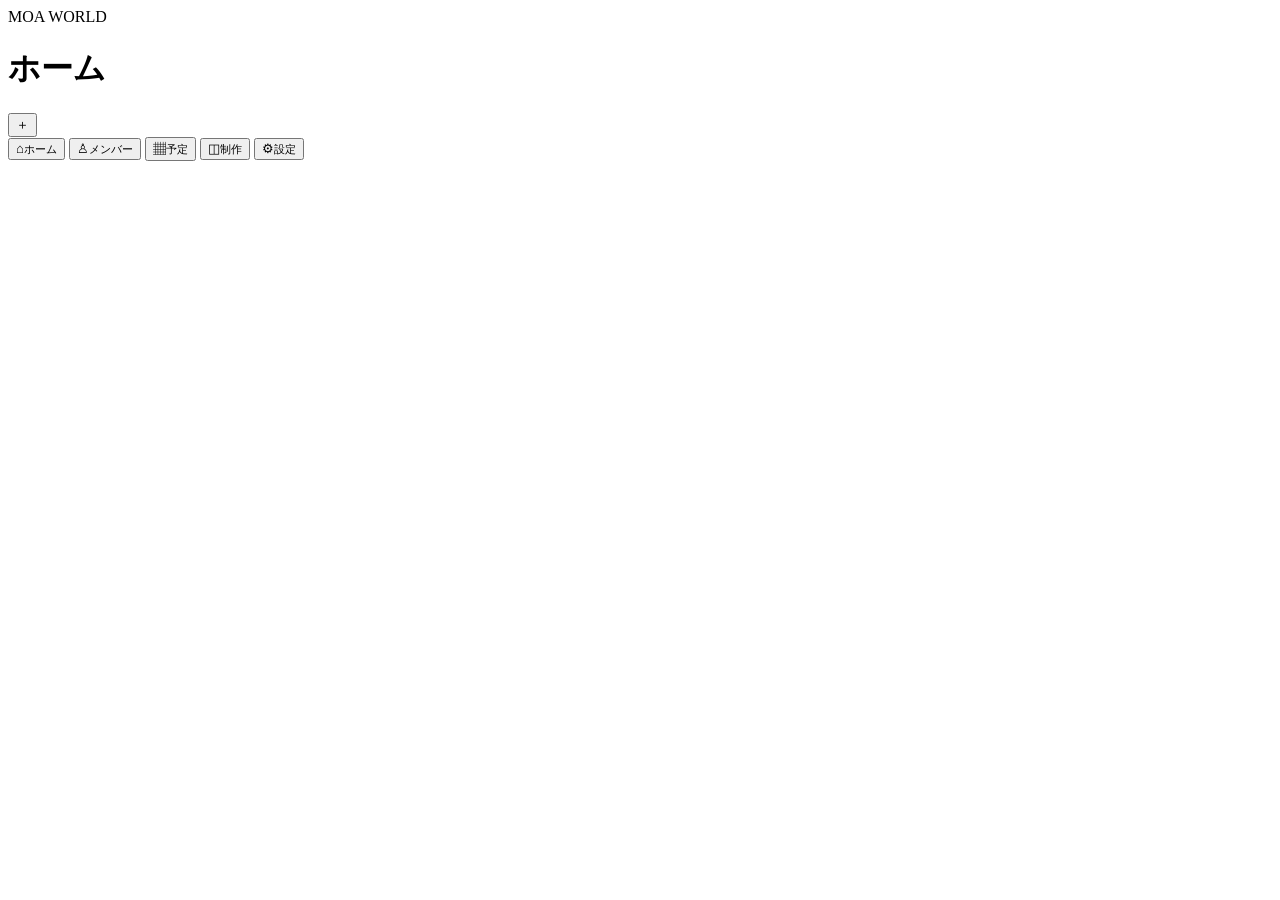
==== index.html @ df196e04 "Add MOA WORLD PWA shell" ====
<!doctype html>
<html lang="ja">
<head>
  <meta charset="utf-8" />
  <meta name="viewport" content="width=device-width,initial-scale=1,viewport-fit=cover" />
  <meta name="theme-color" content="#080808" />
  <meta name="description" content="萌愛ちゃんワールドの人物・画像・関係・予定・制作進行を端末内で管理するPWA" />
  <title>MOA WORLD</title>
  <link rel="manifest" href="./manifest.webmanifest" />
  <link rel="icon" href="./icon-192.png" />
  <link rel="apple-touch-icon" href="./icon-192.png" />
  <link rel="stylesheet" href="./styles.css" />
</head>
<body>
  <div class="app-shell">
    <header class="topbar">
      <div>
        <div class="eyebrow">MOA WORLD</div>
        <h1 id="screenTitle">ホーム</h1>
      </div>
      <button id="quickAdd" class="icon-btn" aria-label="追加">＋</button>
    </header>

    <main id="app" class="content" aria-live="polite"></main>

    <nav class="bottom-nav" aria-label="メインナビゲーション">
      <button data-view="home" class="nav-btn active"><span>⌂</span><small>ホーム</small></button>
      <button data-view="members" class="nav-btn"><span>♙</span><small>メンバー</small></button>
      <button data-view="schedule" class="nav-btn"><span>▦</span><small>予定</small></button>
      <button data-view="production" class="nav-btn"><span>◫</span><small>制作</small></button>
      <button data-view="settings" class="nav-btn"><span>⚙</span><small>設定</small></button>
    </nav>
  </div>

  <div id="modalRoot"></div>
  <input id="importFile" type="file" accept="application/json" hidden />
  <script src="./app.js"></script>
</body>
</html>
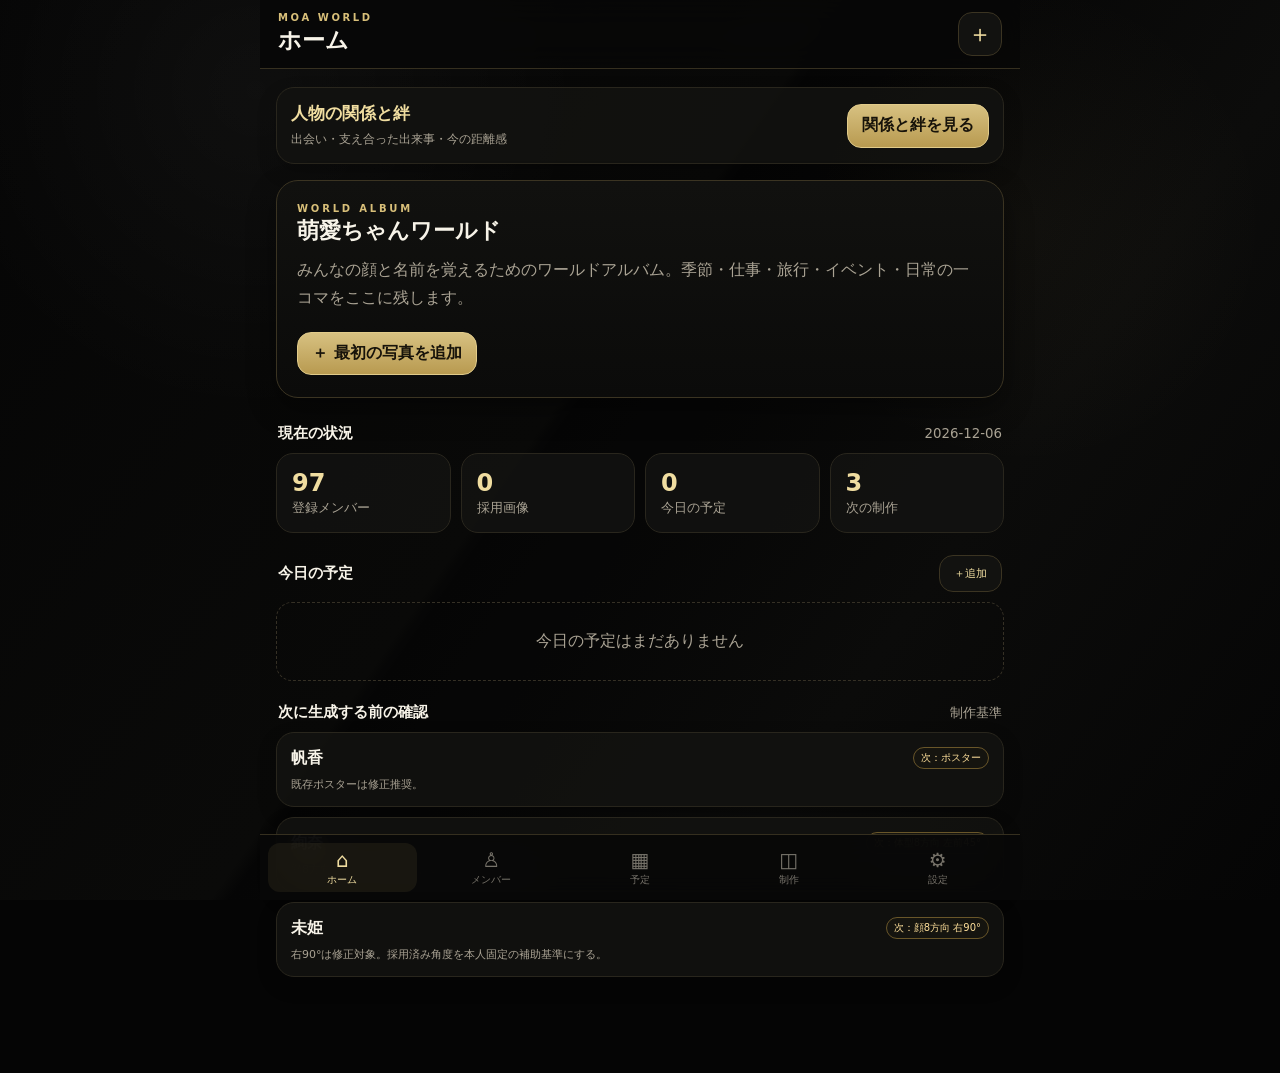
==== commit 7f06dce8: "Add relationship histories and shared bonds with safe on-device migration" ====
--- a/index.html
+++ b/index.html
@@ -9,7 +9,7 @@
   <link rel="manifest" href="./manifest.webmanifest" />
   <link rel="icon" href="./icon-192.png" />
   <link rel="apple-touch-icon" href="./icon-192.png" />
-  <link rel="stylesheet" href="./styles.css" />
+  <link rel="stylesheet" href="./styles.css?v=20261019-bonds" />
 </head>
 <body>
   <div class="app-shell">
@@ -34,6 +34,7 @@
 
   <div id="modalRoot"></div>
   <input id="importFile" type="file" accept="application/json" hidden />
-  <script src="./app.js"></script>
+  <script src="./app.js?v=20261019-bonds"></script>
 </body>
 </html>
+
--- a/styles.css
+++ b/styles.css
@@ -0,0 +1,205 @@
+:root{
+  --bg:#070707;
+  --panel:#11110f;
+  --panel2:#171714;
+  --gold:#d8bf79;
+  --gold2:#f0dda0;
+  --text:#f7f3e8;
+  --muted:#aaa394;
+  --line:#3b3422;
+  --danger:#d96969;
+  --ok:#86c796;
+  --warn:#d8b35e;
+  --shadow:0 12px 28px rgba(0,0,0,.36);
+}
+
+/* Relationships and shared stories; keeps the established black-and-gold UI. */
+.bond-launch{display:flex;align-items:center;justify-content:space-between;gap:14px;margin-bottom:16px}
+.bond-launch h2{font-size:17px;color:var(--gold2);margin:0 0 5px}
+.bond-launch p{font-size:12px;color:var(--muted);line-height:1.6;margin:0}
+.bond-launch>button{flex-shrink:0;min-height:44px}
+.bond-heading{margin:22px 0 14px}
+.bond-heading h2{font-size:19px;line-height:1.5;margin:0}
+.bond-heading p,.bond-member-intro p{font-size:13px;line-height:1.7}
+.bond-member-intro{margin:0 0 16px}
+.bond-controls{display:grid;grid-template-columns:1fr 1.4fr;gap:12px}
+.bond-controls label{display:grid;gap:7px;font-size:12px;color:var(--muted);min-width:0}
+.bond-controls input,.bond-controls select{width:100%;min-width:0;min-height:46px;padding:10px;border:1px solid var(--line);border-radius:12px;background:var(--panel);color:var(--text);font-size:16px}
+.bond-card{margin-bottom:12px;overflow-wrap:anywhere}
+.bond-card-heading{display:flex;align-items:flex-start;justify-content:space-between;gap:12px}
+.bond-card h3,.bond-story h3{font-size:17px;line-height:1.6;margin:0}
+.bond-card-heading button{flex-shrink:0;min-height:44px}
+.bond-label{font-size:13px;line-height:1.7;margin:5px 0}
+.bond-facts{margin:12px 0 0}
+.bond-facts>div{padding:11px 0;border-top:1px solid var(--line)}
+.bond-facts dt{font-size:12px;color:var(--gold2);font-weight:700;margin-bottom:6px}
+.bond-facts dd{font-size:14px;line-height:1.85;margin:0;color:var(--text);white-space:normal}
+.bond-facts ul{padding-left:20px;margin:0}
+.bond-facts li+li{margin-top:5px}
+.bond-note{font-size:12px;line-height:1.8;color:var(--muted);margin-top:12px;overflow-wrap:anywhere}
+.bond-note summary,.bond-groups>summary,.bond-checks>summary{color:var(--gold2);padding:7px 0;cursor:pointer;min-height:44px;line-height:1.8}
+.bond-note p{margin:8px 0}
+.bond-story{margin-bottom:12px;overflow-wrap:anywhere}
+.bond-story>p,.bond-groups p,.bond-checks p{font-size:14px;line-height:1.9;white-space:pre-wrap}
+.bond-story .actions button,.bond-groups .actions button{min-height:44px}
+.bond-groups,.bond-checks{margin-top:18px;margin-bottom:12px}
+.bond-groups section{padding:16px 0;border-top:1px solid var(--line)}
+.bond-groups h3,.bond-checks h3{font-size:15px;color:var(--gold2);line-height:1.6;margin:10px 0}
+.bond-network{display:grid;grid-template-columns:minmax(75px,22%) minmax(0,1fr);align-items:start;margin:20px 0;gap:0}
+.bond-network-root{padding-top:20px;position:relative;padding-right:10px}
+.bond-network-root:after{content:'';position:absolute;top:44px;right:0;width:10px;border-top:1px solid var(--gold)}
+.bond-network-root>button{width:100%;min-height:48px;padding:10px 5px;white-space:normal;overflow-wrap:anywhere}
+.bond-network>ul{list-style:none;padding:0;margin:0;border-left:1px solid var(--gold);min-width:0}
+.bond-network li{display:grid;grid-template-columns:minmax(0,1fr) minmax(70px,38%);gap:8px;align-items:center;min-height:80px;position:relative;padding:10px 0 10px 15px}
+.bond-network li:before{content:'';position:absolute;left:0;top:43px;width:12px;border-top:1px solid var(--gold)}
+.bond-network-edge{font-size:12px;line-height:1.7;color:var(--muted);overflow-wrap:anywhere}
+.bond-network li>button{min-height:48px;white-space:normal;overflow-wrap:anywhere;padding:10px 7px}
+.bond-card button:focus-visible,.bond-launch button:focus-visible,.bond-network button:focus-visible,.bond-controls input:focus-visible,.bond-controls select:focus-visible{outline:2px solid var(--gold2);outline-offset:3px}
+@media(max-width:430px){.bond-launch{align-items:stretch;flex-direction:column}.bond-launch>button{align-self:flex-start}.bond-controls{grid-template-columns:1fr}.bond-network{grid-template-columns:78px minmax(0,1fr)}.bond-network li{grid-template-columns:minmax(0,1fr) 78px;gap:5px}.bond-card .actions>button{min-height:44px}}
+*{box-sizing:border-box}
+html,body{margin:0;min-height:100%;background:#050505;color:var(--text);font-family:system-ui,-apple-system,"Noto Sans JP","Hiragino Sans",sans-serif}
+body{
+  background:
+    radial-gradient(circle at 20% 10%,rgba(255,255,255,.035),transparent 25%),
+    radial-gradient(circle at 80% 25%,rgba(216,191,121,.035),transparent 20%),
+    linear-gradient(125deg,#050505 0%,#0a0a09 44%,#050505 45%,#0c0c0b 70%,#050505 100%);
+  background-attachment:fixed;
+}
+button,input,select,textarea{font:inherit}
+button{cursor:pointer}
+.app-shell{min-height:100dvh;max-width:760px;margin:0 auto;position:relative;background:rgba(0,0,0,.08)}
+.topbar{
+  position:sticky;top:0;z-index:20;display:flex;align-items:center;justify-content:space-between;
+  padding:calc(12px + env(safe-area-inset-top)) 18px 12px;
+  backdrop-filter:blur(15px);background:rgba(7,7,7,.88);border-bottom:1px solid rgba(216,191,121,.22)
+}
+.eyebrow{font-size:10px;letter-spacing:.26em;color:var(--gold);font-weight:800}
+h1{font-size:23px;margin:2px 0 0;font-weight:800}
+.icon-btn,.ghost-btn,.gold-btn,.danger-btn{
+  border:1px solid var(--line);border-radius:14px;background:#121210;color:var(--text);padding:10px 14px
+}
+.icon-btn{width:44px;height:44px;padding:0;font-size:24px;color:var(--gold2)}
+.gold-btn{background:linear-gradient(180deg,#d7c181,#b89a50);color:#17130a;border-color:#e1cb8a;font-weight:800}
+.ghost-btn{color:var(--gold2)}
+.danger-btn{color:#ffdede;border-color:#6d3535;background:#281414}
+.content{padding:18px 16px calc(96px + env(safe-area-inset-bottom));min-height:78dvh}
+.bottom-nav{
+  position:fixed;bottom:0;left:50%;transform:translateX(-50%);z-index:30;width:min(760px,100%);
+  display:grid;grid-template-columns:repeat(5,1fr);padding:8px 8px calc(8px + env(safe-area-inset-bottom));
+  background:rgba(8,8,8,.94);backdrop-filter:blur(18px);border-top:1px solid rgba(216,191,121,.22)
+}
+.nav-btn{border:0;background:transparent;color:#77736a;padding:5px 2px;border-radius:12px;display:flex;flex-direction:column;gap:1px;align-items:center}
+.nav-btn span{font-size:20px}.nav-btn small{font-size:10px}.nav-btn.active{color:var(--gold2);background:rgba(216,191,121,.08)}
+.hero{
+  border:1px solid rgba(216,191,121,.28);border-radius:22px;padding:20px;box-shadow:var(--shadow);
+  background:linear-gradient(145deg,rgba(30,29,24,.92),rgba(10,10,9,.95));position:relative;overflow:hidden
+}
+.hero:after{content:"";position:absolute;inset:-60% 45% auto -20%;height:180%;transform:rotate(24deg);background:linear-gradient(90deg,transparent,rgba(255,255,255,.035),transparent)}
+.hero h2{margin:0 0 6px;font-size:23px}.hero p{margin:0;color:var(--muted);font-size:13px;line-height:1.7}
+.section-title{display:flex;align-items:center;justify-content:space-between;margin:22px 2px 10px}.section-title h2{font-size:15px;margin:0}.section-title small{color:var(--muted)}
+.grid-2{display:grid;grid-template-columns:repeat(2,minmax(0,1fr));gap:10px}
+.stat{padding:15px;border:1px solid #29261d;border-radius:17px;background:rgba(18,18,16,.94)}
+.stat b{display:block;font-size:24px;color:var(--gold2)}.stat small{color:var(--muted)}
+.card{border:1px solid #29261d;border-radius:18px;background:rgba(18,18,16,.93);padding:14px;box-shadow:0 8px 20px rgba(0,0,0,.18)}
+.card+.card{margin-top:10px}
+.row{display:flex;gap:12px;align-items:center}.between{justify-content:space-between}.grow{flex:1;min-width:0}
+.muted{color:var(--muted)}.tiny{font-size:11px}.gold{color:var(--gold2)}
+.avatar{width:58px;height:58px;border-radius:16px;object-fit:cover;border:1px solid rgba(216,191,121,.32);background:#222}
+.avatar.large{width:92px;height:92px;border-radius:22px}
+.avatar-placeholder{display:grid;place-items:center;color:var(--gold);font-weight:900;background:linear-gradient(145deg,#232016,#111)}
+.avatar-picker{position:relative;display:block;flex:0 0 auto;width:92px;height:92px;padding:0;border:0;border-radius:22px;background:transparent;color:inherit;cursor:pointer}
+.avatar-picker .avatar{display:block;object-position:center 20%}
+.avatar-picker:focus-visible{outline:2px solid var(--gold2);outline-offset:3px}
+.avatar-picker-badge{position:absolute;right:5px;bottom:5px;min-width:34px;padding:3px 6px;border:1px solid rgba(255,232,166,.72);border-radius:999px;background:rgba(12,11,8,.9);color:var(--gold2);font-size:10px;font-weight:800;line-height:1.2;box-shadow:0 2px 8px rgba(0,0,0,.55)}
+.member-card .avatar{object-position:center 20%}
+.icon-photo-note{padding:11px 12px;border:1px solid #3a3423;border-radius:12px;background:#12110d;color:#d8d0bc;font-size:12px;line-height:1.6}
+.icon-photo-preview{display:block;width:132px;height:132px;margin:0 auto;object-fit:cover;object-position:center 20%;border:1px solid rgba(216,191,121,.4);border-radius:22px;background:#090909}
+.profile-photo-card{overflow:hidden}
+.profile-photo{display:block;width:100%;max-height:520px;object-fit:contain;background:#090909;border:1px solid rgba(216,191,121,.18);border-radius:14px;margin-top:12px}
+.member-name{font-weight:800;font-size:16px;white-space:nowrap;overflow:hidden;text-overflow:ellipsis}
+.badges{display:flex;gap:6px;flex-wrap:wrap;margin-top:6px}.badge{border:1px solid #3a3423;border-radius:999px;padding:3px 7px;font-size:10px;color:#d8d0bc;background:#15140f}
+.badge.ok{border-color:#31543a;color:#bce6c6}.badge.warn{border-color:#695629;color:#ffe09b}.badge.danger{border-color:#6c3434;color:#ffc1c1}
+.search{width:100%;padding:13px 14px;border-radius:14px;border:1px solid #312d22;background:#0e0e0d;color:var(--text);outline:none}.search:focus{border-color:#8d7945}
+.chips{display:flex;gap:8px;overflow:auto;padding:10px 0 3px;scrollbar-width:none}.chips::-webkit-scrollbar{display:none}.chip{white-space:nowrap;border:1px solid #312d22;border-radius:999px;background:#111;color:#aaa;padding:7px 11px;font-size:12px}.chip.active{color:#17130a;background:var(--gold);border-color:var(--gold)}
+.member-card{display:flex;gap:12px;align-items:center;border:1px solid #29261d;border-radius:18px;padding:12px;background:rgba(17,17,15,.96);margin-bottom:10px}
+.member-card button{margin-left:auto}
+.detail-head{display:flex;gap:14px;align-items:center}.detail-head h2{margin:0 0 4px;font-size:22px}.actions{display:flex;gap:8px;flex-wrap:wrap;margin-top:14px}
+.tabbar{display:flex;gap:7px;overflow:auto;margin:18px 0 12px}.tab-btn{border:1px solid #302b20;border-radius:12px;background:#10100f;color:#918b80;padding:8px 10px;white-space:nowrap}.tab-btn.active{background:#2a2415;color:var(--gold2);border-color:#766237}
+.angle-grid{display:grid;grid-template-columns:repeat(2,minmax(0,1fr));gap:9px}.angle-slot{min-height:102px;width:100%;border:1px dashed #403924;border-radius:16px;padding:10px;background:#0f0f0e;color:var(--text);font:inherit;text-align:left;cursor:pointer;touch-action:manipulation;-webkit-tap-highlight-color:rgba(216,191,121,.14);transition:transform .08s ease,border-color .15s ease,background .15s ease}.angle-slot img{width:100%;aspect-ratio:1.2;object-fit:cover;border-radius:10px;margin-bottom:6px}
+.angle-slot.has-image{border-style:solid;border-color:#3b3422}
+.angle-slot:active{transform:scale(.985);border-color:#9f8748;background:#17150f}
+.angle-slot.empty{display:flex;min-height:120px;flex-direction:column;justify-content:center;align-items:center;text-align:center}
+.angle-slot-empty{display:block;margin-top:12px;color:var(--gold2);font-size:12px;font-weight:800}
+.angle-slot-tap{display:block;margin-top:8px;color:var(--gold);font-size:10px}
+.angle-slot>.muted{display:block;margin-top:5px}
+.angle-modal-preview{display:block;width:100%;max-height:54vh;object-fit:contain;object-position:center;background:#080808;border:1px solid rgba(216,191,121,.28);border-radius:14px}
+.angle-target{display:flex;justify-content:space-between;gap:10px;align-items:center;padding:10px 12px;border:1px solid #3a3423;border-radius:12px;background:#12110d}
+.angle-target span{color:var(--gold2);font-size:12px;text-align:right}
+.album-grid{display:grid;grid-template-columns:repeat(2,minmax(0,1fr));gap:9px}.album{padding:14px;border:1px solid #2d291e;border-radius:16px;background:#10100f}.album b{display:block}.album .count{font-size:24px;color:var(--gold2)}
+.progress{height:8px;border-radius:999px;background:#24221c;overflow:hidden;margin-top:7px}.progress>i{display:block;height:100%;background:linear-gradient(90deg,#927a3b,#e0c979)}
+.calendar-head{display:flex;justify-content:space-between;align-items:center;margin-bottom:10px}.calendar-grid{display:grid;grid-template-columns:repeat(7,1fr);gap:4px}.dow,.day{font-size:11px;text-align:center}.dow{color:#777064;padding:6px 0}.day{min-height:62px;border:1px solid #252219;border-radius:10px;padding:5px;background:#0e0e0d;text-align:left}.day.dim{opacity:.3}.day.today{border-color:#9f8748}.day.selected{background:#2c2515}.dot{width:5px;height:5px;border-radius:50%;background:var(--gold);display:inline-block;margin-right:2px}
+.timeline .event{border-left:3px solid var(--gold);padding:8px 10px;margin:8px 0;background:#111;border-radius:0 12px 12px 0}.event.tentative{border-left-color:var(--warn)}.event.cancelled{opacity:.45;text-decoration:line-through}
+.form{display:grid;gap:12px}.field{display:grid;gap:6px}.field label{font-size:12px;color:#c1b8a5}.field input,.field select,.field textarea{width:100%;padding:12px;border-radius:12px;border:1px solid #353025;background:#0c0c0b;color:var(--text)}.field textarea{min-height:85px;resize:vertical}.field-row{display:grid;grid-template-columns:1fr 1fr;gap:10px}
+.modal-backdrop{position:fixed;inset:0;z-index:50;background:rgba(0,0,0,.72);display:grid;place-items:end center;padding:0}
+.modal{width:min(760px,100%);max-height:88dvh;overflow:auto;border-radius:22px 22px 0 0;border:1px solid #3b3422;border-bottom:0;background:#10100f;padding:18px 16px calc(22px + env(safe-area-inset-bottom));box-shadow:0 -18px 60px rgba(0,0,0,.5)}
+.modal-head{display:flex;align-items:center;justify-content:space-between;margin-bottom:14px}.modal-head h2{font-size:18px;margin:0}.modal-close{border:0;background:transparent;color:#ddd;font-size:27px}
+.empty{padding:28px 14px;border:1px dashed #353025;border-radius:16px;text-align:center;color:var(--muted)}
+.setting-row{display:flex;justify-content:space-between;align-items:center;gap:12px;padding:14px 0;border-bottom:1px solid #242118}.setting-row:last-child{border-bottom:0}
+.toast{position:fixed;z-index:80;left:50%;bottom:92px;transform:translateX(-50%);background:#252117;color:#f9edc6;border:1px solid #6d5b32;border-radius:999px;padding:10px 14px;font-size:12px;box-shadow:var(--shadow)}
+@media(min-width:620px){.angle-grid{grid-template-columns:repeat(4,1fr)}.album-grid{grid-template-columns:repeat(4,1fr)}.grid-2{grid-template-columns:repeat(4,1fr)}}
+
+
+/* angle auto-detection UX v2 */
+.angle-detected{display:block;margin-top:7px;padding:6px 8px;border-radius:9px;background:#17150f;color:var(--gold2);font-size:11px;font-weight:800}
+.angle-detected.is-mismatch{color:var(--warn);border:1px solid rgba(255,193,92,.28)}
+.angle-auto-box{display:flex;align-items:center;gap:8px;padding:10px 12px;border:1px solid #3a3423;border-radius:12px;background:#12110d}
+.angle-auto-box span{font-size:11px;color:#8f887b}
+.angle-auto-box b{margin-left:auto;color:var(--gold2);font-size:13px}
+.angle-auto-box .ghost-btn{margin-left:4px}
+
+/* profile progress quick links */
+.profile-jump-row{cursor:pointer;touch-action:manipulation;-webkit-tap-highlight-color:rgba(216,191,121,.14);margin:0 -6px;padding-left:6px;padding-right:6px;border-radius:10px;transition:background .15s ease,transform .08s ease}
+.profile-jump-row:active{background:#17150f;transform:scale(.995)}
+.profile-jump-row:focus-visible{outline:1px solid var(--gold);outline-offset:2px}
+.profile-jump-value{display:flex;align-items:center;gap:10px}
+.profile-jump-arrow{color:var(--gold);font-size:22px;line-height:1;font-weight:500}
+
+/* richer person profile / body-size fields */
+.form-section-title{margin:10px 0 0;padding:10px 2px 4px;border-top:1px solid #2d291f;color:var(--gold2);font-size:13px;font-weight:800;letter-spacing:.04em}
+.form-section-title:first-child{margin-top:0;border-top:0;padding-top:0}
+.profile-card-title{margin-bottom:8px;color:var(--gold2);font-size:15px;font-weight:800;letter-spacing:.02em}
+.profile-card-subtitle{margin:16px 0 4px;color:#d8d0bc;font-size:12px;font-weight:800}
+.profile-size-grid{display:grid;grid-template-columns:repeat(2,minmax(0,1fr));gap:8px;margin-top:10px}
+.profile-size-item{min-width:0;padding:11px 12px;border:1px solid #302b20;border-radius:13px;background:#0d0d0c}
+.profile-size-item small{display:block;margin-bottom:5px;color:#8f887a;font-size:10px}
+.profile-size-item b{display:block;overflow-wrap:anywhere;color:#f0e7d4;font-size:14px}
+.profile-detail-row{align-items:flex-start}
+.profile-detail-row>span:first-child{flex:0 0 38%;max-width:38%}
+.profile-detail-row>span:last-child{text-align:right;white-space:pre-wrap;overflow-wrap:anywhere}
+.profile-memo{white-space:pre-wrap;overflow-wrap:anywhere;color:#c9c1b2;font-size:13px;line-height:1.7}
+.profile-help{margin-top:12px;line-height:1.6}
+@media (max-width:380px){.profile-size-grid{grid-template-columns:1fr}.profile-detail-row{display:grid;gap:5px}.profile-detail-row>span:first-child{max-width:none}.profile-detail-row>span:last-child{text-align:left}}
+
+
+/* home world album / rotating memory card */
+.mw-album-card{margin:0 0 26px;border:1px solid #3b3422;border-radius:22px;background:linear-gradient(180deg,#11110f,#0b0b0a);overflow:hidden;box-shadow:var(--shadow)}
+.mw-album-head{display:flex;align-items:center;justify-content:space-between;gap:12px;padding:16px 16px 12px}
+.mw-album-head h2,.mw-album-empty h2{margin:2px 0 0;font-size:22px}
+.mw-album-kicker{color:var(--gold);font-size:10px;font-weight:900;letter-spacing:.28em}
+.mw-album-photo-wrap{position:relative;overflow:hidden;background:#090909;touch-action:pan-y}
+.mw-album-photo{display:block;width:100%;aspect-ratio:16/10;object-fit:cover;background:#090909}
+.mw-album-arrow{position:absolute;top:50%;transform:translateY(-50%);width:38px;height:54px;border:1px solid rgba(235,214,156,.35);background:rgba(0,0,0,.48);color:#fff4cf;border-radius:13px;font-size:32px;line-height:1}
+.mw-album-arrow.prev{left:8px}.mw-album-arrow.next{right:8px}
+.mw-album-dots{position:absolute;left:50%;bottom:9px;transform:translateX(-50%);display:flex;align-items:center;gap:5px;padding:5px 8px;border-radius:999px;background:rgba(0,0,0,.48)}
+.mw-album-dots i{display:block;width:5px;height:5px;border-radius:50%;background:#756d59}.mw-album-dots i.active{width:13px;border-radius:6px;background:var(--gold2)}.mw-album-dots span{color:#d8cfb7;font-size:9px}
+.mw-album-caption{padding:14px 16px 6px;color:#f2ead7;font-size:14px;font-weight:800;line-height:1.65;overflow-wrap:anywhere}
+.mw-album-actions{display:flex;justify-content:flex-end;gap:8px;flex-wrap:wrap;padding:8px 16px 16px}
+.mw-album-empty{padding:22px 20px}.mw-album-empty p{margin:10px 0 16px;color:var(--muted);line-height:1.75}.mw-album-empty-add{margin-top:4px}
+.mw-album-form-note{padding:11px 12px;border:1px solid #3a3423;border-radius:12px;background:#15130e;color:#d9cfb5;font-size:12px;line-height:1.6}
+.mw-album-modal-photo{display:block;width:100%;max-height:42dvh;object-fit:contain;border:1px solid #302b20;border-radius:14px;background:#090909}
+.mw-album-list-card{display:grid;grid-template-columns:108px 1fr;gap:12px;padding:10px;border:1px solid #302b20;border-radius:15px;background:#0d0d0c}
+.mw-album-list-card>img{width:108px;height:84px;object-fit:cover;border-radius:11px;background:#090909}
+.mw-album-list-body{min-width:0}.mw-album-list-body b{display:block;margin-bottom:5px;color:#f0e7d4}.mw-album-list-body .muted{line-height:1.55;overflow-wrap:anywhere}
+.mw-album-list-actions{display:flex;gap:7px;flex-wrap:wrap;margin-top:9px}.ghost-btn.danger{color:#ffb0a3;border-color:#5e302a}
+@media(max-width:380px){.mw-album-head{align-items:flex-start}.mw-album-head h2,.mw-album-empty h2{font-size:20px}.mw-album-photo{aspect-ratio:4/3}.mw-album-list-card{grid-template-columns:88px 1fr}.mw-album-list-card>img{width:88px;height:76px}}
+
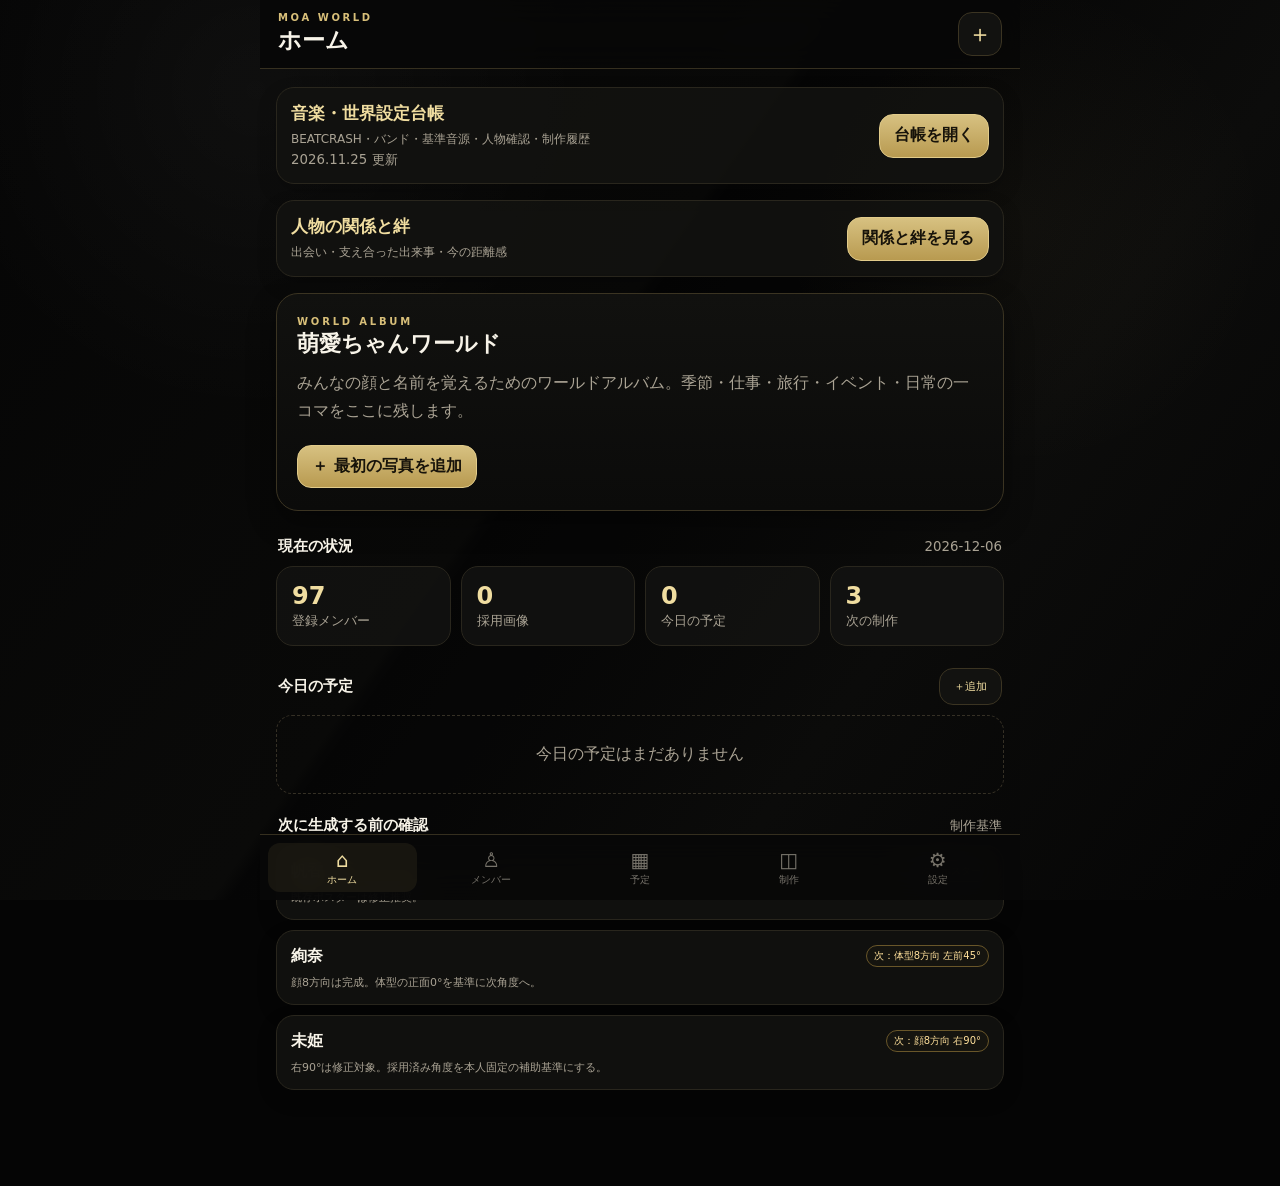
==== commit bf4e5794: "Add searchable music and world reference desk without changing existing profiles" ====
--- a/index.html
+++ b/index.html
@@ -9,7 +9,7 @@
   <link rel="manifest" href="./manifest.webmanifest" />
   <link rel="icon" href="./icon-192.png" />
   <link rel="apple-touch-icon" href="./icon-192.png" />
-  <link rel="stylesheet" href="./styles.css?v=20261019-bonds" />
+  <link rel="stylesheet" href="./styles.css?v=20261125-desk" />
 </head>
 <body>
   <div class="app-shell">
@@ -34,7 +34,7 @@
 
   <div id="modalRoot"></div>
   <input id="importFile" type="file" accept="application/json" hidden />
-  <script src="./app.js?v=20261019-bonds"></script>
+  <script src="./app.js?v=20261125-desk"></script>
 </body>
 </html>
 
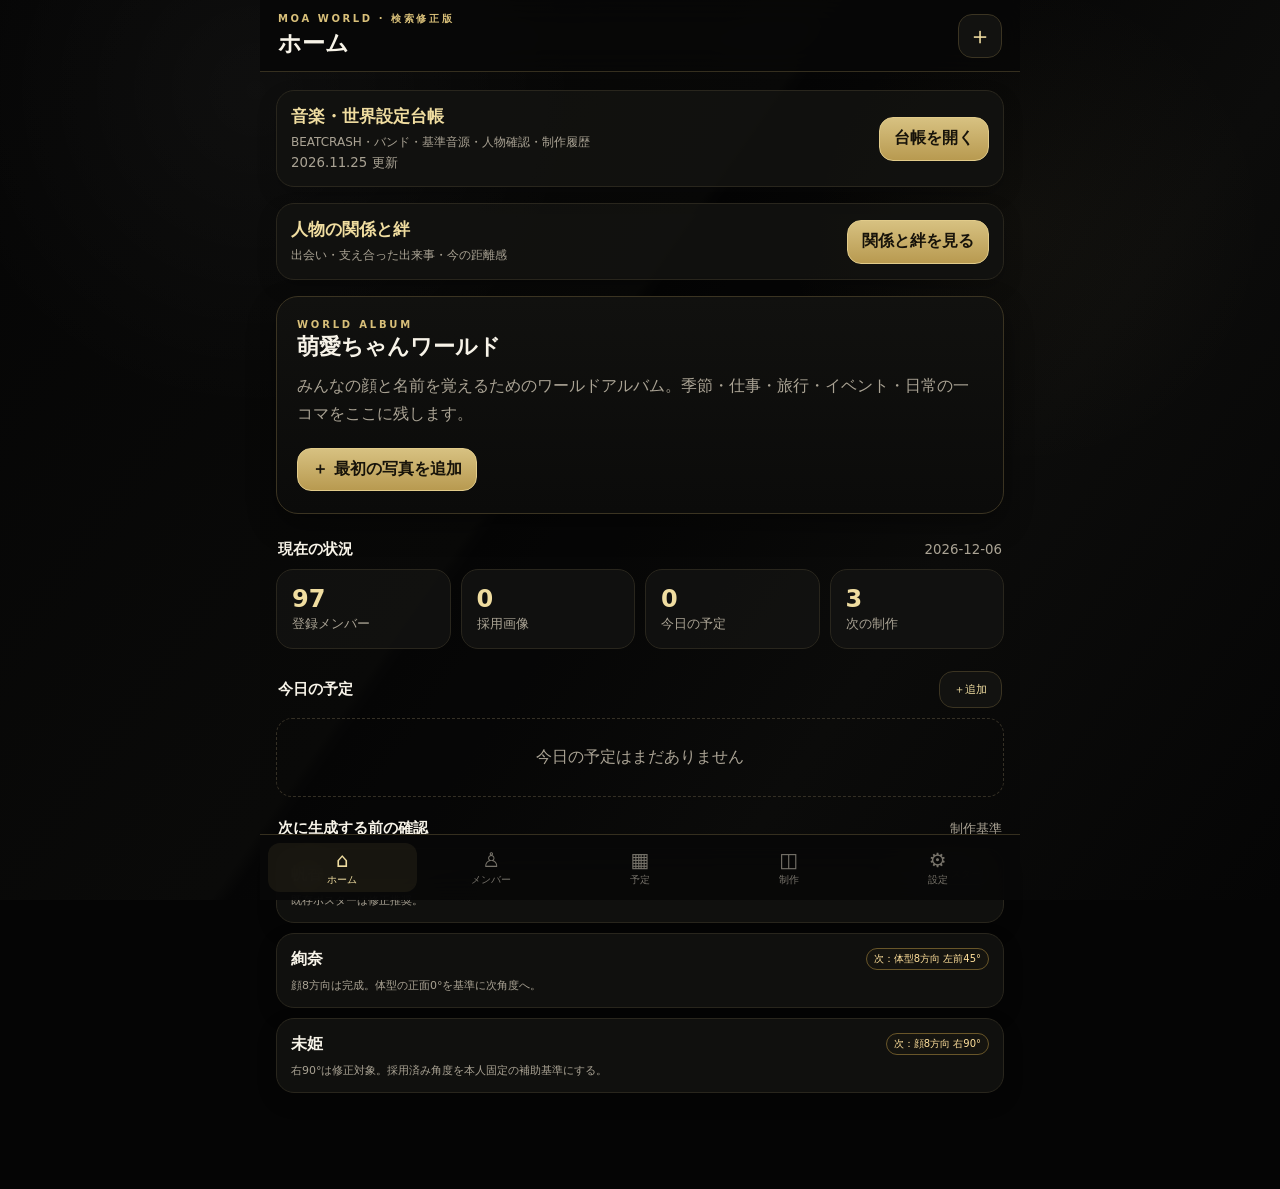
==== commit 1aa1f412: "Add safe cache-only recovery page and versioned app assets" ====
--- a/index.html
+++ b/index.html
@@ -9,13 +9,13 @@
   <link rel="manifest" href="./manifest.webmanifest" />
   <link rel="icon" href="./icon-192.png" />
   <link rel="apple-touch-icon" href="./icon-192.png" />
-  <link rel="stylesheet" href="./styles.css?v=20261125-desk" />
+  <link rel="stylesheet" href="./styles.css?v=20261125-searchfix2" />
 </head>
 <body>
   <div class="app-shell">
     <header class="topbar">
       <div>
-        <div class="eyebrow">MOA WORLD</div>
+        <div class="eyebrow">MOA WORLD · 検索修正版</div>
         <h1 id="screenTitle">ホーム</h1>
       </div>
       <button id="quickAdd" class="icon-btn" aria-label="追加">＋</button>
@@ -34,7 +34,7 @@
 
   <div id="modalRoot"></div>
   <input id="importFile" type="file" accept="application/json" hidden />
-  <script src="./app.js?v=20261125-desk"></script>
+  <script src="./app.js?v=20261125-searchfix2"></script>
 </body>
 </html>
 
--- a/styles.css
+++ b/styles.css
@@ -141,7 +141,7 @@
 .timeline .event{border-left:3px solid var(--gold);padding:8px 10px;margin:8px 0;background:#111;border-radius:0 12px 12px 0}.event.tentative{border-left-color:var(--warn)}.event.cancelled{opacity:.45;text-decoration:line-through}
 .form{display:grid;gap:12px}.field{display:grid;gap:6px}.field label{font-size:12px;color:#c1b8a5}.field input,.field select,.field textarea{width:100%;padding:12px;border-radius:12px;border:1px solid #353025;background:#0c0c0b;color:var(--text)}.field textarea{min-height:85px;resize:vertical}.field-row{display:grid;grid-template-columns:1fr 1fr;gap:10px}
 .modal-backdrop{position:fixed;inset:0;z-index:50;background:rgba(0,0,0,.72);display:grid;place-items:end center;padding:0}
-.modal{width:min(760px,100%);max-height:88dvh;overflow:auto;border-radius:22px 22px 0 0;border:1px solid #3b3422;border-bottom:0;background:#10100f;padding:18px 16px calc(22px + env(safe-area-inset-bottom));box-shadow:0 -18px 60px rgba(0,0,0,.5)}
+.modal{width:min(760px,100%);max-height:88vh;max-height:88dvh;overflow:auto;border-radius:22px 22px 0 0;border:1px solid #3b3422;border-bottom:0;background:#10100f;padding:18px 16px calc(22px + env(safe-area-inset-bottom));box-shadow:0 -18px 60px rgba(0,0,0,.5)}
 .modal-head{display:flex;align-items:center;justify-content:space-between;margin-bottom:14px}.modal-head h2{font-size:18px;margin:0}.modal-close{border:0;background:transparent;color:#ddd;font-size:27px}
 .empty{padding:28px 14px;border:1px dashed #353025;border-radius:16px;text-align:center;color:var(--muted)}
 .setting-row{display:flex;justify-content:space-between;align-items:center;gap:12px;padding:14px 0;border-bottom:1px solid #242118}.setting-row:last-child{border-bottom:0}
